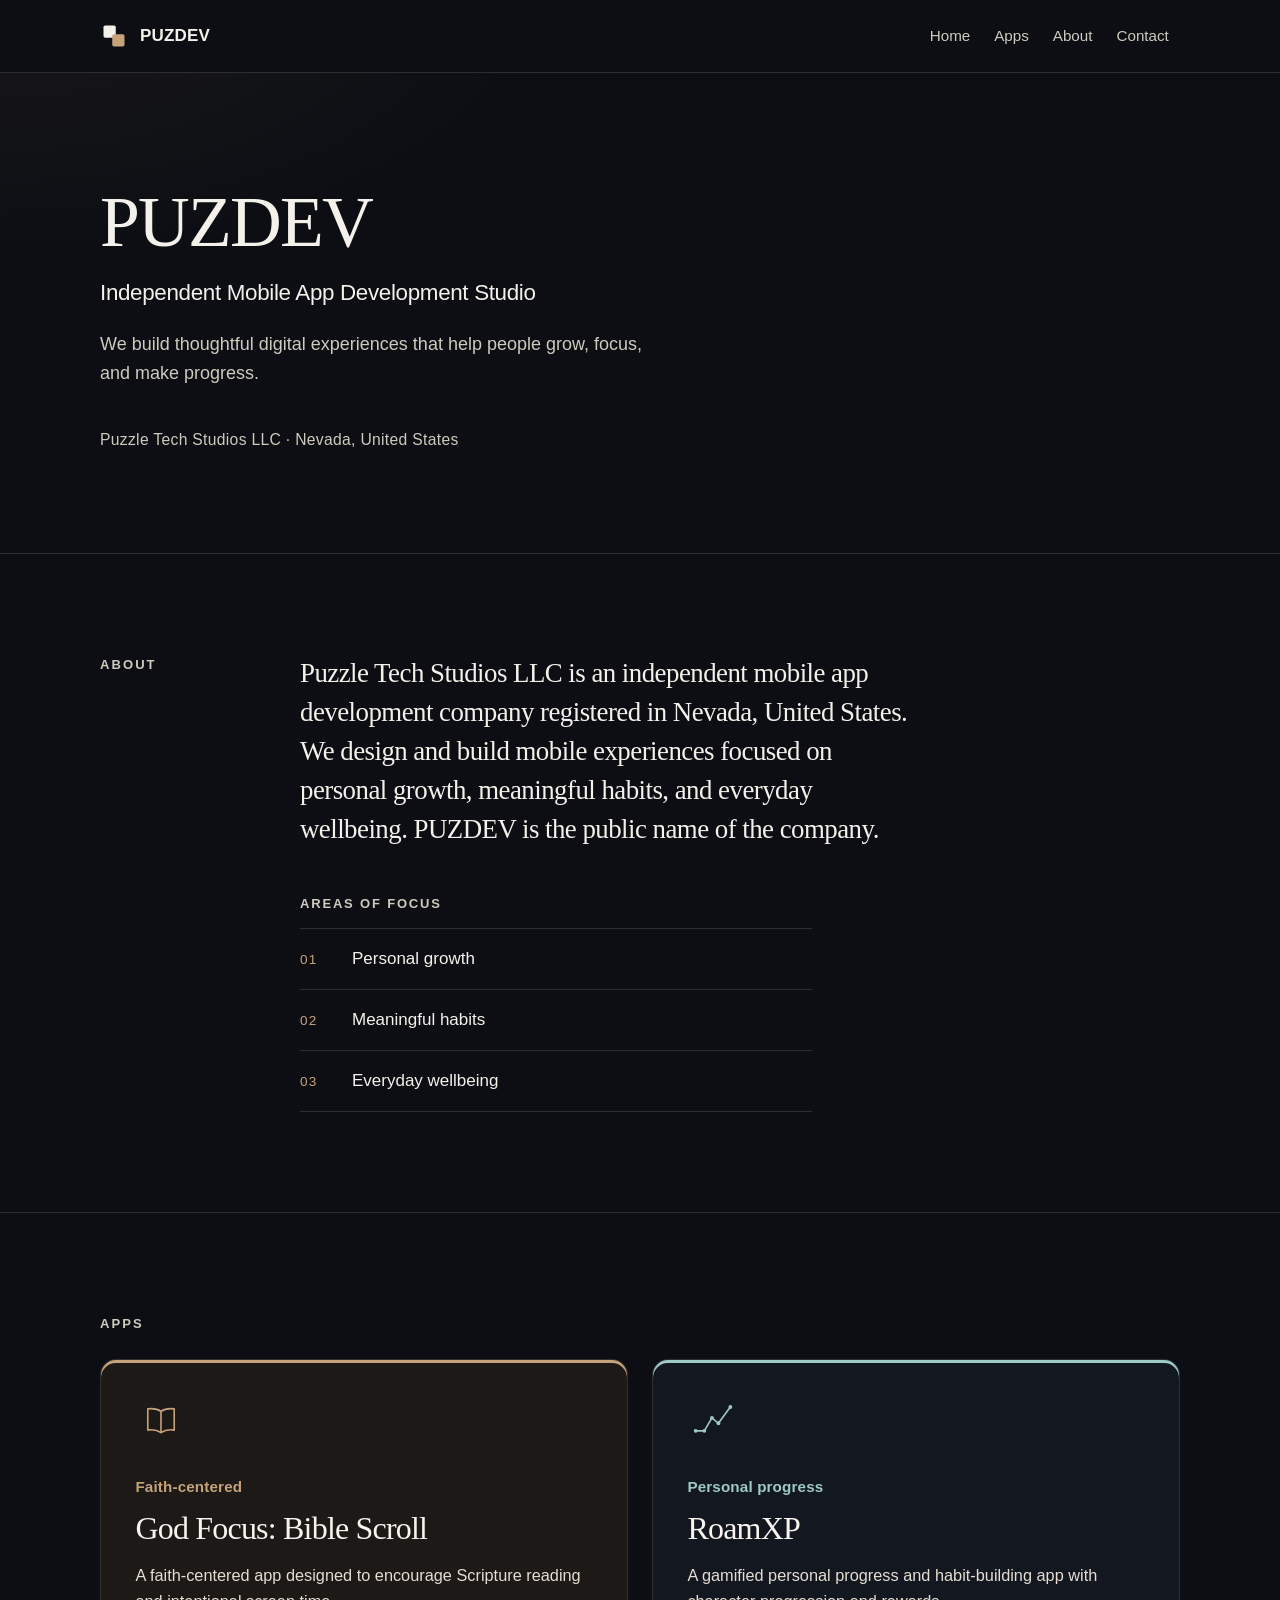
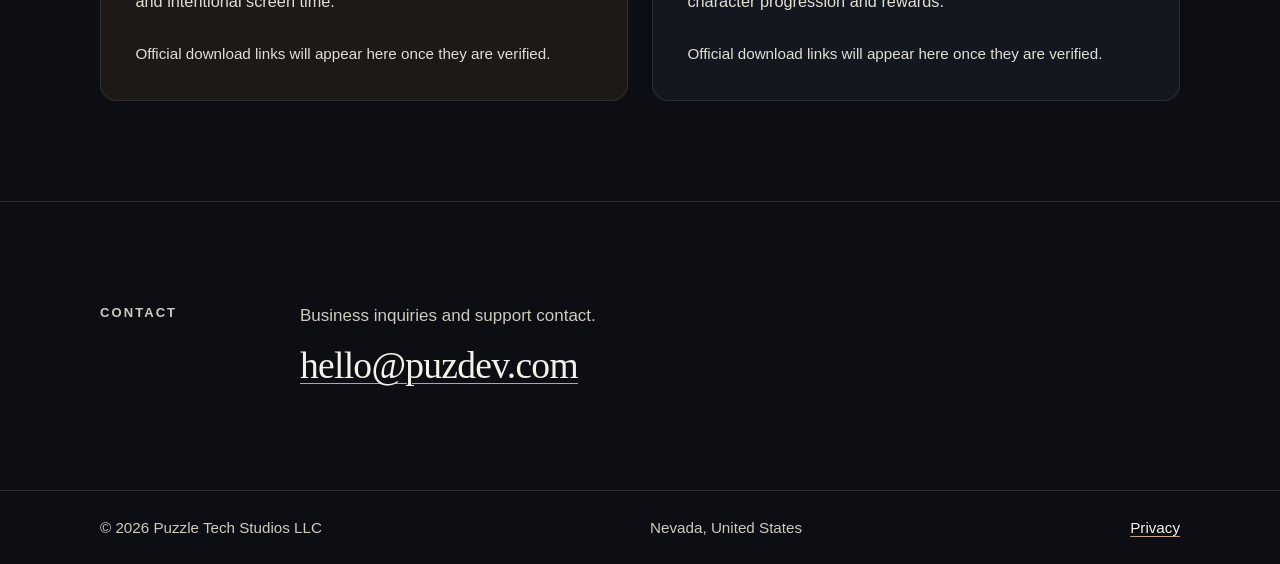
==== index.html @ 56da131b "Initial PUZDEV company website" ====
<!DOCTYPE html>
<html lang="en">
<head>
  <meta charset="utf-8">
  <meta name="viewport" content="width=device-width, initial-scale=1">
  <title>PUZDEV | Puzzle Tech Studios LLC</title>
  <meta name="description" content="PUZDEV is the public site of Puzzle Tech Studios LLC, an independent mobile app studio in Nevada. We build thoughtful digital experiences that help people grow, focus, and make progress.">
  <meta name="author" content="Puzzle Tech Studios LLC">
  <meta name="robots" content="index, follow">
  <meta name="theme-color" content="#0c0e13">
  <meta name="color-scheme" content="dark">
  <link rel="canonical" href="https://puzdev.com/">
  <link rel="icon" href="favicon.svg" type="image/svg+xml">
  <meta property="og:title" content="PUZDEV | Puzzle Tech Studios LLC">
  <meta property="og:description" content="PUZDEV is the public site of Puzzle Tech Studios LLC, an independent mobile app studio in Nevada.">
  <meta property="og:type" content="website">
  <meta property="og:url" content="https://puzdev.com/">
  <meta property="og:locale" content="en_US">
  <meta property="og:site_name" content="PUZDEV">
  <meta name="twitter:card" content="summary">
  <meta name="twitter:title" content="PUZDEV | Puzzle Tech Studios LLC">
  <meta name="twitter:description" content="PUZDEV is the public site of Puzzle Tech Studios LLC, an independent mobile app studio in Nevada.">
  <link rel="stylesheet" href="styles.css">
  <script type="application/ld+json">
  {
    "@context": "https://schema.org",
    "@graph": [
      {
        "@type": "Organization",
        "@id": "https://puzdev.com/#organization",
        "name": "Puzzle Tech Studios LLC",
        "alternateName": "PUZDEV",
        "url": "https://puzdev.com/",
        "logo": "https://puzdev.com/favicon.svg",
        "email": "hello@puzdev.com",
        "description": "Independent mobile app development company registered in Nevada, United States.",
        "address": {
          "@type": "PostalAddress",
          "addressRegion": "Nevada",
          "addressCountry": "US"
        },
        "contactPoint": {
          "@type": "ContactPoint",
          "contactType": "business and support",
          "email": "hello@puzdev.com",
          "availableLanguage": "English"
        }
      },
      {
        "@type": "WebSite",
        "@id": "https://puzdev.com/#website",
        "url": "https://puzdev.com/",
        "name": "PUZDEV",
        "publisher": { "@id": "https://puzdev.com/#organization" },
        "inLanguage": "en"
      },
      {
        "@type": "MobileApplication",
        "name": "God Focus: Bible Scroll",
        "description": "A faith-centered app designed to encourage Scripture reading and intentional screen time.",
        "publisher": { "@id": "https://puzdev.com/#organization" }
      },
      {
        "@type": "MobileApplication",
        "name": "RoamXP",
        "description": "A gamified personal progress and habit-building app with character progression and rewards.",
        "publisher": { "@id": "https://puzdev.com/#organization" }
      }
    ]
  }
  </script>
</head>
<body id="top">
  <a class="skip-link" href="#main">Skip to content</a>
  <header class="site-header">
    <div class="wrap header-inner">
      <a class="brand" href="index.html#top">
        <svg class="brand-mark" viewBox="0 0 32 32" width="28" height="28" aria-hidden="true">
          <rect x="4" y="4" width="14" height="14" rx="2" fill="currentColor"/>
          <rect x="14" y="14" width="14" height="14" rx="2" fill="#c6a27a"/>
        </svg>
        <span class="brand-name">PUZDEV</span>
      </a>
      <nav class="site-nav" aria-label="Primary">
        <ul>
          <li><a href="index.html#top">Home</a></li>
          <li><a href="index.html#apps">Apps</a></li>
          <li><a href="index.html#about">About</a></li>
          <li><a href="index.html#contact">Contact</a></li>
        </ul>
      </nav>
    </div>
  </header>

  <main id="main" tabindex="-1">
    <section class="hero" aria-labelledby="hero-title">
      <div class="wrap">
        <h1 id="hero-title">PUZDEV</h1>
        <p class="tagline">Independent Mobile App Development Studio</p>
        <p class="lede">We build thoughtful digital experiences that help people grow, focus, and make progress.</p>
        <p class="hero-place">Puzzle Tech Studios LLC · Nevada, United States</p>
      </div>
    </section>

    <section class="section" id="about" aria-labelledby="about-title">
      <div class="wrap block">
        <h2 class="label" id="about-title">About</h2>
        <div>
          <p class="statement">Puzzle Tech Studios LLC is an independent mobile app development company registered in Nevada, United States. We design and build mobile experiences focused on personal growth, meaningful habits, and everyday wellbeing. PUZDEV is the public name of the company.</p>
          <h3 class="focus-title" id="focus-title">Areas of focus</h3>
          <ul class="focus-list">
            <li><span aria-hidden="true">01</span> Personal growth</li>
            <li><span aria-hidden="true">02</span> Meaningful habits</li>
            <li><span aria-hidden="true">03</span> Everyday wellbeing</li>
          </ul>
        </div>
      </div>
    </section>

    <section class="section apps" id="apps" aria-labelledby="apps-title">
      <div class="wrap">
        <h2 class="label" id="apps-title">Apps</h2>
        <div class="app-grid">
          <article class="app-card app-card--faith">
            <svg class="app-mark" viewBox="0 0 48 48" aria-hidden="true">
              <path d="M24 16c-2.4-1.7-6.6-3-12.2-2.3v19.6c5.2-.8 9 .2 12.2 2.2 3.2-2 7-3 12.2-2.2V13.7c-5.6-.7-9.8.6-12.2 2.3z" fill="none" stroke="currentColor" stroke-width="1.5" stroke-linejoin="round" stroke-linecap="round"/>
              <path d="M24 16v19.5" fill="none" stroke="currentColor" stroke-width="1.5" stroke-linecap="round"/>
            </svg>
            <p class="app-kicker">Faith-centered</p>
            <h3>God Focus: Bible Scroll</h3>
            <p class="app-copy">A faith-centered app designed to encourage Scripture reading and intentional screen time.</p>
            <!-- Download links are enabled from APP_LINKS in script.js when a verified https URL is set. -->
            <div class="store-links" data-app="godFocus">
              <p class="store-note">Official download links will appear here once they are verified.</p>
            </div>
          </article>

          <article class="app-card app-card--roam">
            <svg class="app-mark" viewBox="0 0 48 48" aria-hidden="true">
              <path d="M8 34h8l7-12 6 5 11-15" fill="none" stroke="currentColor" stroke-width="1.5" stroke-linejoin="round" stroke-linecap="round"/>
              <circle cx="8" cy="34" r="1.75" fill="currentColor"/>
              <circle cx="16" cy="34" r="1.75" fill="currentColor"/>
              <circle cx="23" cy="22" r="1.75" fill="currentColor"/>
              <circle cx="29" cy="27" r="1.75" fill="currentColor"/>
              <circle cx="40" cy="12" r="1.75" fill="currentColor"/>
            </svg>
            <p class="app-kicker">Personal progress</p>
            <h3>RoamXP</h3>
            <p class="app-copy">A gamified personal progress and habit-building app with character progression and rewards.</p>
            <!-- Download links are enabled from APP_LINKS in script.js when a verified https URL is set. -->
            <div class="store-links" data-app="roamxp">
              <p class="store-note">Official download links will appear here once they are verified.</p>
            </div>
          </article>
        </div>
      </div>
    </section>

    <section class="section" id="contact" aria-labelledby="contact-title">
      <div class="wrap block">
        <h2 class="label" id="contact-title">Contact</h2>
        <div>
          <p class="contact-note">Business inquiries and support contact.</p>
          <address class="contact-email">
            <a href="mailto:hello@puzdev.com">hello@puzdev.com</a>
          </address>
        </div>
      </div>
    </section>
  </main>

  <footer class="site-footer">
    <div class="wrap footer-inner">
      <p>© 2026 Puzzle Tech Studios LLC</p>
      <p>Nevada, United States</p>
      <p><a href="privacy.html">Privacy</a></p>
    </div>
  </footer>
  <script src="script.js" defer></script>
</body>
</html>
---- styles.css ----
/* Puzzle Tech Studios — public site */

:root {
  --bg: #0c0e13;
  --text: #f4f1ea;
  --text-soft: #cfcabe;
  --line: rgba(244, 241, 234, 0.14);
  --accent: #c6a27a;
  --faith: #c6a27a;
  --faith-bg: #1c1916;
  --roam: #9ec9c4;
  --roam-bg: #131820;
  --serif: "Iowan Old Style", "Palatino Linotype", Palatino, Georgia, "Times New Roman", serif;
  --sans: "Avenir Next", "Segoe UI", "Helvetica Neue", Helvetica, Arial, sans-serif;
  --wrap: 1080px;
  color-scheme: dark;
}

*,
*::before,
*::after {
  box-sizing: border-box;
}

[hidden] {
  display: none !important;
}

html {
  background: var(--bg);
  scroll-padding-top: 8rem;
  -webkit-text-size-adjust: 100%;
  text-size-adjust: 100%;
}

body {
  margin: 0;
  min-height: 100vh;
  display: flex;
  flex-direction: column;
  background:
    radial-gradient(900px 420px at 0% 0%, rgba(198, 162, 122, 0.07), transparent 60%),
    var(--bg);
  color: var(--text);
  font-family: var(--sans);
  font-size: 1.0625rem;
  line-height: 1.65;
  -webkit-font-smoothing: antialiased;
  text-rendering: optimizeLegibility;
}

main {
  flex: 1;
}

main:focus {
  outline: none;
}

img,
svg {
  display: block;
  max-width: 100%;
}

h1,
h2,
h3,
p,
ul,
ol,
address {
  margin: 0;
}

address {
  font-style: normal;
}

a {
  color: inherit;
}

:focus-visible {
  outline: 2px solid var(--accent);
  outline-offset: 3px;
}

:focus:not(:focus-visible) {
  outline: none;
}

::selection {
  background: #c6a27a;
  color: #1a1612;
}

.visually-hidden {
  position: absolute;
  width: 1px;
  height: 1px;
  padding: 0;
  margin: -1px;
  overflow: hidden;
  clip: rect(0, 0, 0, 0);
  clip-path: inset(50%);
  white-space: nowrap;
  border: 0;
}

.skip-link {
  position: absolute;
  left: 1rem;
  top: 0;
  z-index: 100;
  transform: translateY(-120%);
  background: var(--text);
  color: #1a1612;
  padding: 0.7rem 1rem;
  text-decoration: none;
  border-radius: 0 0 8px 8px;
}

.skip-link:focus {
  transform: none;
}

.wrap {
  width: min(var(--wrap), calc(100% - 2rem));
  margin-inline: auto;
}

h1 {
  font-family: var(--serif);
  font-weight: 400;
  font-size: clamp(2.7rem, 5.6vw, 4.6rem);
  line-height: 1.04;
  letter-spacing: -0.025em;
  text-wrap: balance;
  max-width: 12em;
}

/* Header */

.site-header {
  position: sticky;
  top: 0;
  z-index: 20;
  padding-top: env(safe-area-inset-top);
  background: #0c0e13;
  border-bottom: 1px solid var(--line);
}

.header-inner {
  display: flex;
  flex-wrap: wrap;
  align-items: center;
  justify-content: space-between;
  gap: 0.25rem 1.5rem;
  min-height: 4.5rem;
}

.brand {
  display: inline-flex;
  align-items: center;
  gap: 0.75rem;
  min-height: 44px;
  text-decoration: none;
  font-weight: 600;
  letter-spacing: 0.01em;
}

.brand-mark {
  width: 28px;
  height: 28px;
  flex: none;
}

.site-nav ul {
  display: flex;
  flex-wrap: wrap;
  gap: 0.1rem;
  list-style: none;
  padding: 0;
}

.site-nav a {
  display: inline-flex;
  align-items: center;
  min-height: 44px;
  padding: 0 0.7rem;
  color: var(--text-soft);
  text-decoration: none;
  font-size: 0.95rem;
}

.site-nav a:hover {
  color: var(--text);
}

/* Hero */

.hero {
  padding: 4.25rem 0 4rem;
}

.tagline {
  margin-top: 1.15rem;
  max-width: 24em;
  font-size: clamp(1.15rem, 2vw, 1.4rem);
  font-weight: 500;
  line-height: 1.35;
  letter-spacing: -0.015em;
}

.lede {
  margin-top: 1.35rem;
  max-width: 36rem;
  color: var(--text-soft);
  font-size: 1.125rem;
  line-height: 1.6;
  text-wrap: pretty;
}

.hero-place {
  margin-top: 2.5rem;
  color: var(--text-soft);
  font-size: 0.98rem;
  letter-spacing: 0.02em;
}

/* Sections */

.section {
  padding: 4.25rem 0;
  border-top: 1px solid var(--line);
}

.block {
  display: grid;
  gap: 1.25rem;
}

.label {
  font-family: var(--sans);
  font-size: 0.8125rem;
  font-weight: 600;
  letter-spacing: 0.16em;
  text-transform: uppercase;
  color: var(--text-soft);
}

.apps .label {
  margin-bottom: 1.5rem;
}

.statement {
  max-width: 38rem;
  font-family: var(--serif);
  font-size: clamp(1.35rem, 2.1vw, 1.8rem);
  font-weight: 400;
  line-height: 1.45;
  letter-spacing: -0.02em;
  text-wrap: pretty;
}

.focus-title {
  margin-top: 2.75rem;
  font-family: var(--sans);
  font-size: 0.8125rem;
  font-weight: 600;
  letter-spacing: 0.14em;
  text-transform: uppercase;
  color: var(--text-soft);
}

.focus-list {
  list-style: none;
  margin-top: 0.85rem;
  padding: 0;
  max-width: 32rem;
  border-top: 1px solid var(--line);
}

.focus-list li {
  display: flex;
  gap: 1.25rem;
  align-items: baseline;
  padding: 1rem 0;
  border-bottom: 1px solid var(--line);
}

.focus-list span {
  min-width: 2rem;
  color: var(--accent);
  font-size: 0.85rem;
  letter-spacing: 0.08em;
  font-variant-numeric: tabular-nums;
}

.contact-note {
  color: var(--text-soft);
  max-width: 28rem;
}

.contact-email {
  margin-top: 0.85rem;
}

.contact-email a {
  font-family: var(--serif);
  font-size: clamp(1.2rem, 4.4vw, 2.35rem);
  line-height: 1.25;
  letter-spacing: -0.02em;
  text-decoration: underline;
  text-decoration-color: var(--accent);
  text-decoration-thickness: 1px;
  text-underline-offset: 0.14em;
  overflow-wrap: anywhere;
}

/* Apps */

.app-grid {
  display: grid;
  gap: 1.25rem;
}

.app-card {
  --card-accent: var(--faith);
  display: flex;
  flex-direction: column;
  min-height: 100%;
  padding: 1.6rem;
  border: 1px solid rgba(244, 241, 234, 0.1);
  border-radius: 16px;
  background: var(--faith-bg);
  box-shadow: inset 0 3px 0 var(--card-accent);
  color: #f7f4ef;
}

.app-card--roam {
  --card-accent: var(--roam);
  background: var(--roam-bg);
}

.app-mark {
  width: 3.25rem;
  height: 3.25rem;
  margin-bottom: 1.75rem;
  color: var(--card-accent);
}

.app-kicker {
  margin-bottom: 0.7rem;
  color: var(--card-accent);
  font-size: 0.95rem;
  font-weight: 600;
  letter-spacing: 0.01em;
}

.app-card h3 {
  font-family: var(--serif);
  font-weight: 400;
  font-size: clamp(1.85rem, 2.5vw, 2.3rem);
  line-height: 1.15;
  letter-spacing: -0.025em;
  text-wrap: balance;
  max-width: 12em;
}

.app-copy {
  margin-top: 0.95rem;
  max-width: 36em;
  color: #e4ddd2;
  font-size: 1.02rem;
  line-height: 1.6;
}

.store-links {
  margin-top: auto;
  padding-top: 1.75rem;
}

.store-note {
  max-width: 30em;
  color: #e4ddd2;
  font-size: 0.95rem;
  line-height: 1.5;
}

.store-list {
  display: flex;
  flex-wrap: wrap;
  gap: 0.35rem 1.25rem;
  list-style: none;
  padding: 0;
}

.store-link {
  display: inline-flex;
  align-items: center;
  min-height: 44px;
  color: inherit;
  font-size: 0.98rem;
  text-decoration: underline;
  text-decoration-color: var(--card-accent);
  text-underline-offset: 0.18em;
}

/* Footer */

.site-footer {
  border-top: 1px solid var(--line);
  padding: 1.5rem 0 calc(1.5rem + env(safe-area-inset-bottom));
}

.footer-inner {
  display: flex;
  flex-wrap: wrap;
  gap: 0.65rem 1.75rem;
  justify-content: space-between;
  color: var(--text-soft);
  font-size: 0.95rem;
}

.site-footer a {
  color: var(--text);
  text-decoration: underline;
  text-decoration-color: var(--accent);
  text-underline-offset: 0.18em;
}

/* Privacy */

.page {
  padding: 4.25rem 0 5rem;
}

.page-intro h1 {
  font-size: clamp(2.5rem, 5vw, 4rem);
}

.updated {
  margin-top: 0.85rem;
  color: var(--text-soft);
}

.prose {
  max-width: 40rem;
  margin-top: 2.25rem;
}

.prose h2 {
  margin-top: 2.4rem;
  margin-bottom: 0.7rem;
  font-family: var(--serif);
  font-size: 1.55rem;
  font-weight: 400;
  letter-spacing: -0.02em;
  text-transform: none;
  color: var(--text);
}

.prose p + p {
  margin-top: 1rem;
}

.prose a {
  text-decoration: underline;
  text-decoration-color: var(--accent);
  text-underline-offset: 0.18em;
}

/* Layout */

@media (min-width: 800px) {
  html {
    scroll-padding-top: 5.5rem;
  }

  .wrap {
    width: min(var(--wrap), calc(100% - 4.5rem));
  }

  .hero {
    padding: 7rem 0 6.25rem;
  }

  .section {
    padding: 6.25rem 0;
  }

  .block {
    grid-template-columns: 9.5rem minmax(0, 1fr);
    column-gap: 3rem;
    align-items: start;
  }

  .app-grid {
    grid-template-columns: 1fr 1fr;
    gap: 1.5rem;
  }

  .app-card {
    padding: 2.15rem;
  }

  .page {
    padding: 6.5rem 0 7rem;
  }
}

@media (max-width: 640px) {
  .footer-inner {
    flex-direction: column;
    align-items: flex-start;
  }
}

@media (prefers-reduced-motion: no-preference) {
  html {
    scroll-behavior: smooth;
  }

  .hero .wrap {
    animation: fade-rise 0.7s ease both;
  }

  .app-card {
    transition: border-color 160ms ease;
  }
}

@keyframes fade-rise {
  from {
    opacity: 0;
    transform: translateY(8px);
  }

  to {
    opacity: 1;
    transform: none;
  }
}

.app-card--faith:hover {
  border-color: rgba(198, 162, 122, 0.72);
}

.app-card--roam:hover {
  border-color: rgba(158, 201, 196, 0.7);
}

@media (forced-colors: active) {
  .app-card,
  .site-header,
  .site-footer,
  .section {
    border-color: CanvasText;
  }
}

@media print {
  :root {
    color-scheme: light;
  }

  body {
    background: #fff;
    color: #161616;
  }

  .site-header {
    position: static;
    background: #fff;
  }

  .app-card {
    background: #fff;
    color: #161616;
    box-shadow: none;
    break-inside: avoid;
  }

  .app-copy,
  .store-note,
  .lede,
  .hero-place,
  .label,
  .site-footer {
    color: #161616;
  }

  a {
    text-decoration: underline;
  }
}
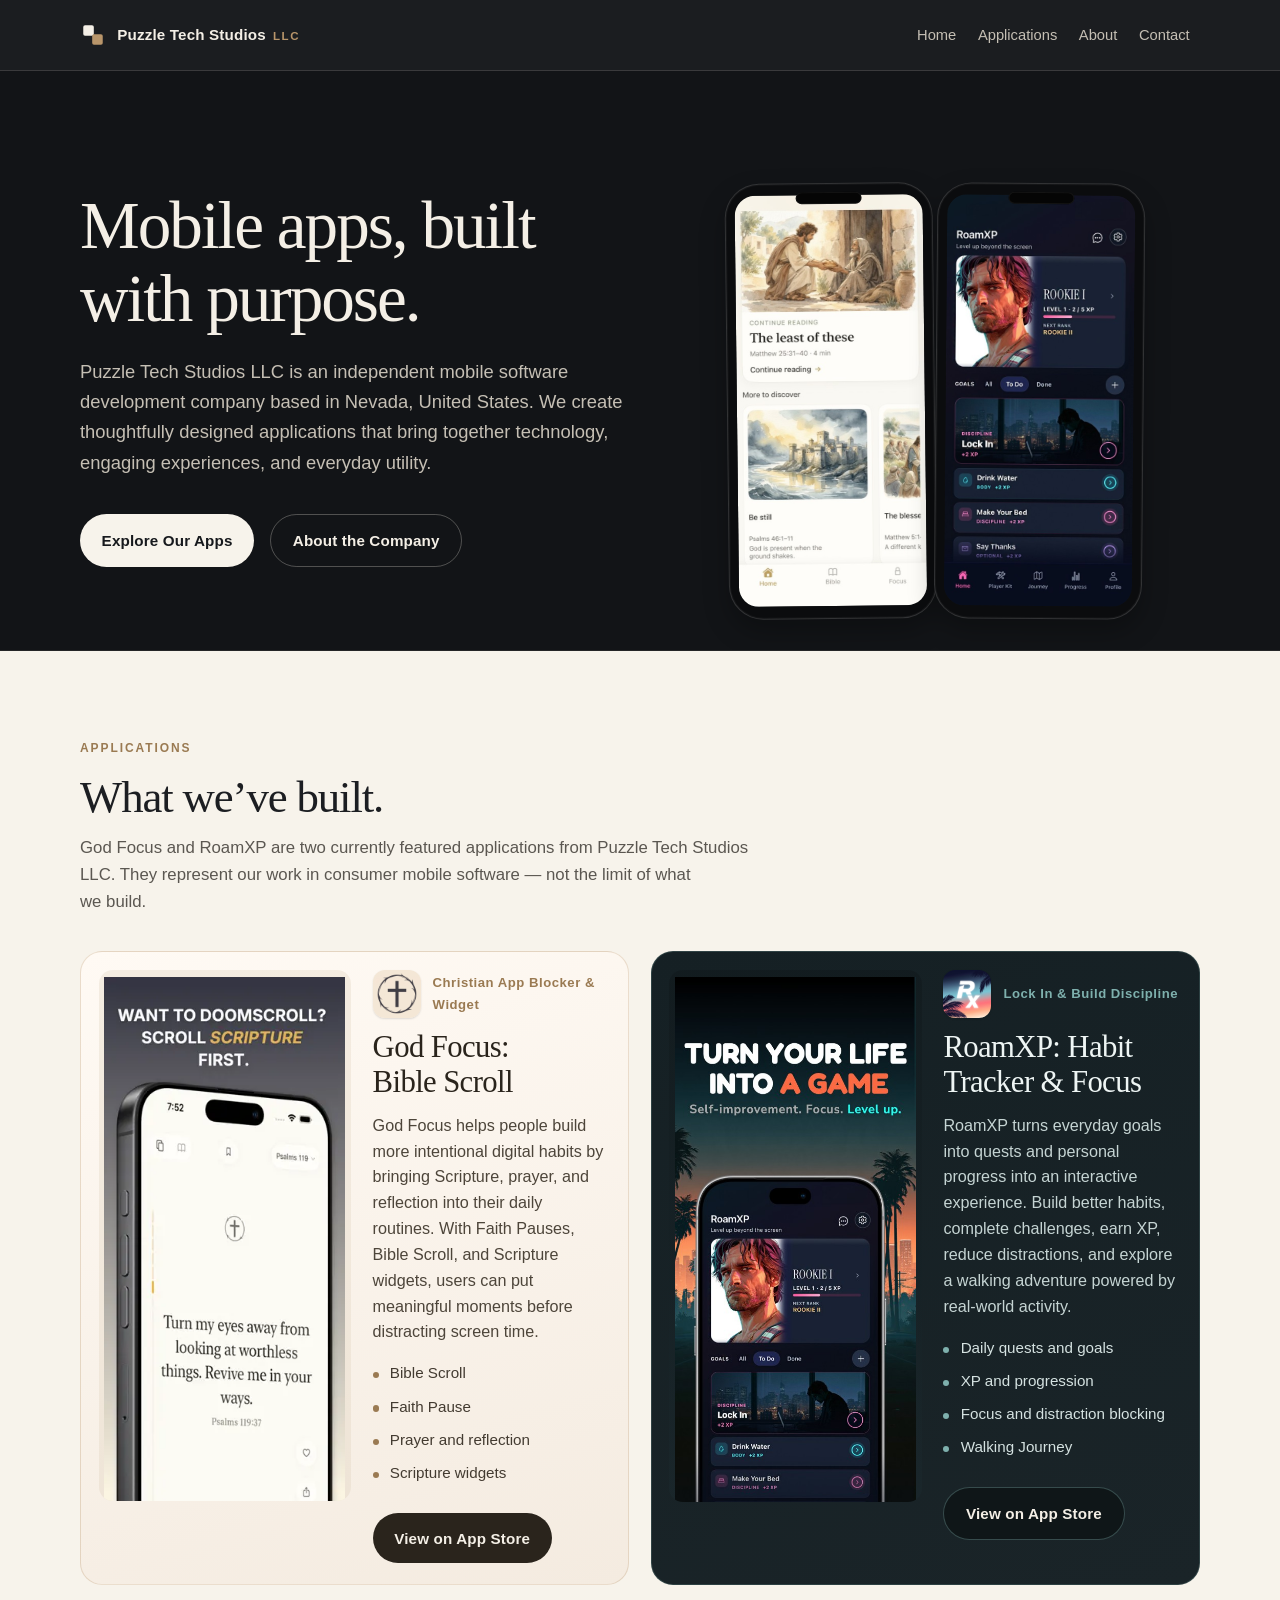
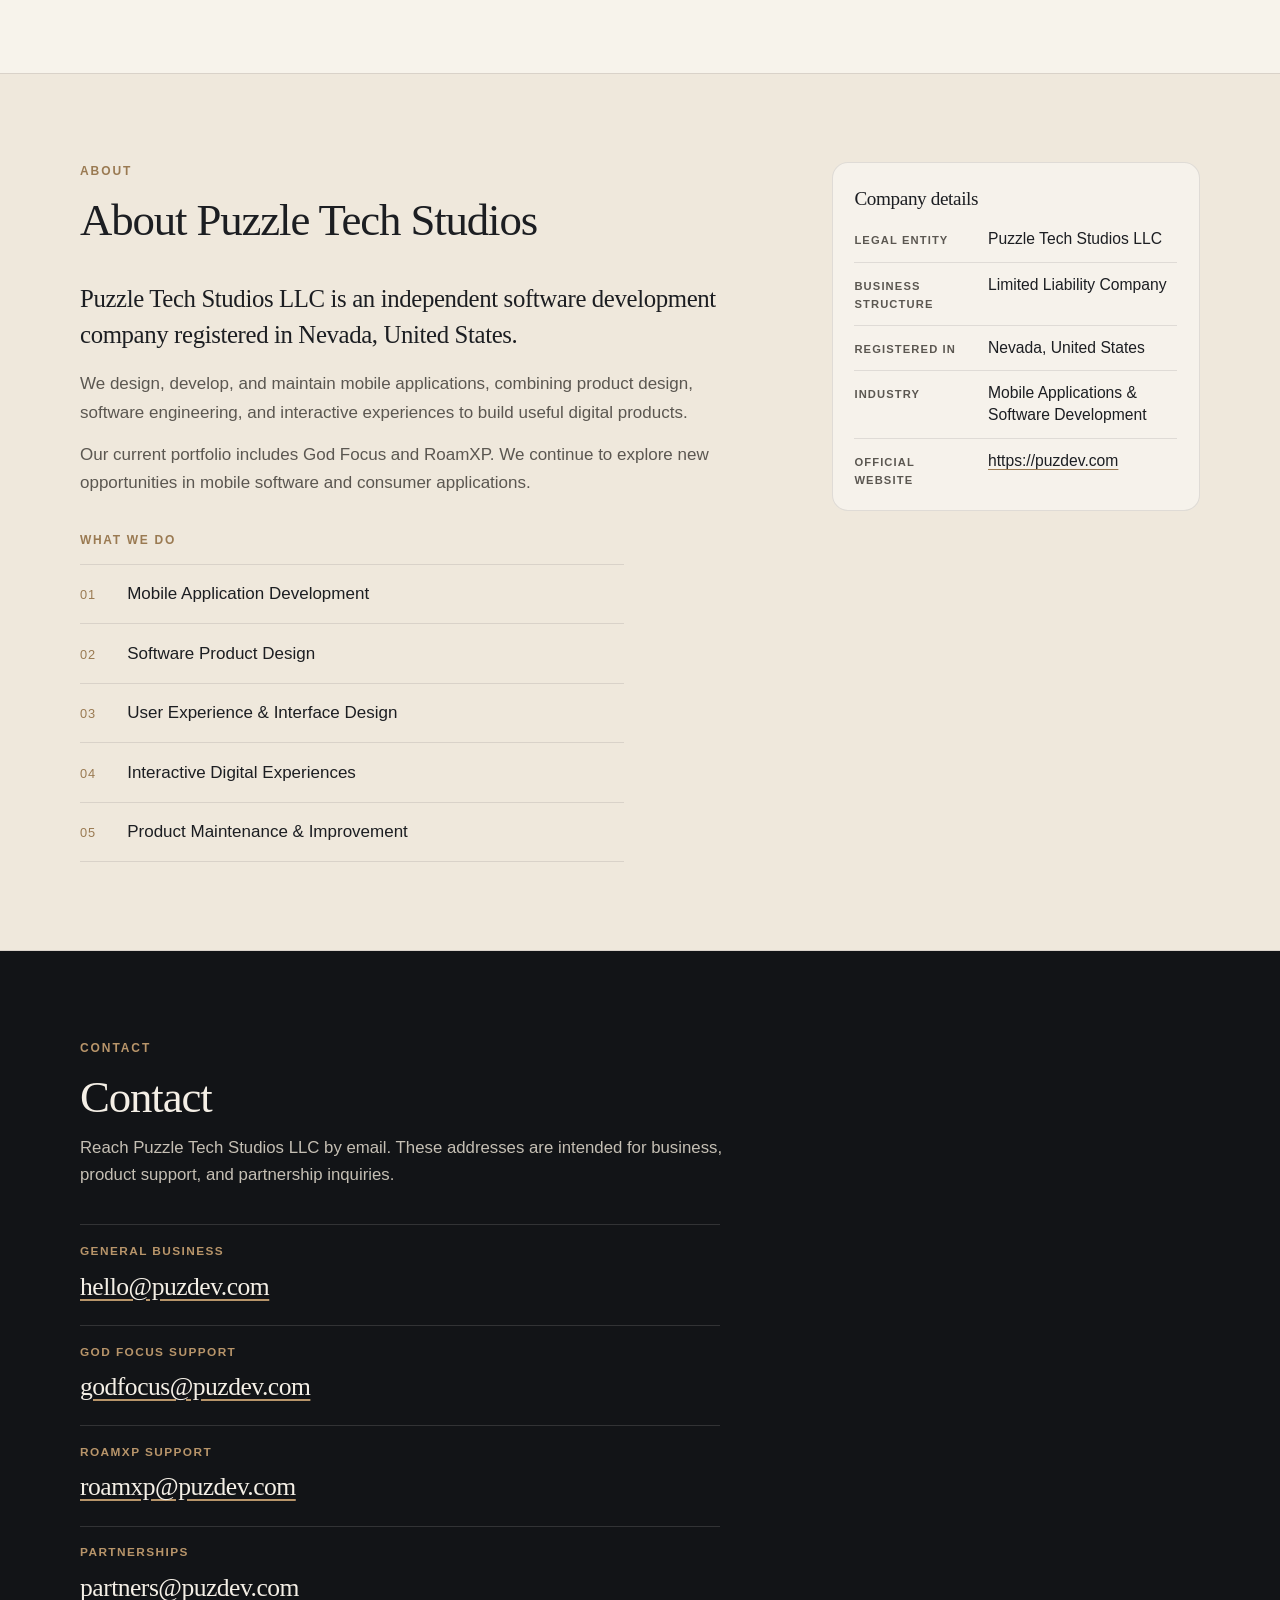
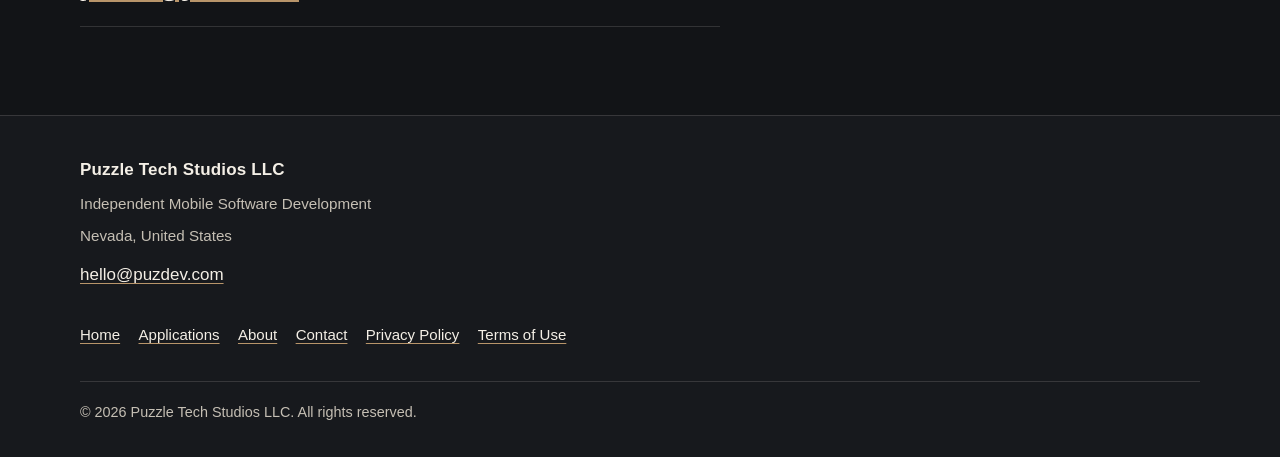
==== commit 07a770b0: "Publish final Puzzle Tech Studios website" ====
--- a/index.html
+++ b/index.html
@@ -3,23 +3,23 @@
 <head>
   <meta charset="utf-8">
   <meta name="viewport" content="width=device-width, initial-scale=1">
-  <title>PUZDEV | Puzzle Tech Studios LLC</title>
-  <meta name="description" content="PUZDEV is the public site of Puzzle Tech Studios LLC, an independent mobile app studio in Nevada. We build thoughtful digital experiences that help people grow, focus, and make progress.">
+  <title>Puzzle Tech Studios LLC | Mobile Software Development</title>
+  <meta name="description" content="Puzzle Tech Studios LLC is an independent mobile software development company based in Nevada. We create thoughtfully designed applications including God Focus and RoamXP.">
   <meta name="author" content="Puzzle Tech Studios LLC">
   <meta name="robots" content="index, follow">
-  <meta name="theme-color" content="#0c0e13">
-  <meta name="color-scheme" content="dark">
+  <meta name="theme-color" content="#121417">
+  <meta name="color-scheme" content="light dark">
   <link rel="canonical" href="https://puzdev.com/">
   <link rel="icon" href="favicon.svg" type="image/svg+xml">
-  <meta property="og:title" content="PUZDEV | Puzzle Tech Studios LLC">
-  <meta property="og:description" content="PUZDEV is the public site of Puzzle Tech Studios LLC, an independent mobile app studio in Nevada.">
+  <meta property="og:title" content="Puzzle Tech Studios LLC | Mobile Software Development">
+  <meta property="og:description" content="Puzzle Tech Studios LLC designs and builds mobile applications, including God Focus and RoamXP.">
   <meta property="og:type" content="website">
   <meta property="og:url" content="https://puzdev.com/">
   <meta property="og:locale" content="en_US">
-  <meta property="og:site_name" content="PUZDEV">
+  <meta property="og:site_name" content="Puzzle Tech Studios LLC">
   <meta name="twitter:card" content="summary">
-  <meta name="twitter:title" content="PUZDEV | Puzzle Tech Studios LLC">
-  <meta name="twitter:description" content="PUZDEV is the public site of Puzzle Tech Studios LLC, an independent mobile app studio in Nevada.">
+  <meta name="twitter:title" content="Puzzle Tech Studios LLC | Mobile Software Development">
+  <meta name="twitter:description" content="Puzzle Tech Studios LLC designs and builds mobile applications, including God Focus and RoamXP.">
   <link rel="stylesheet" href="styles.css">
   <script type="application/ld+json">
   {
@@ -29,11 +29,10 @@
         "@type": "Organization",
         "@id": "https://puzdev.com/#organization",
         "name": "Puzzle Tech Studios LLC",
-        "alternateName": "PUZDEV",
         "url": "https://puzdev.com/",
         "logo": "https://puzdev.com/favicon.svg",
         "email": "hello@puzdev.com",
-        "description": "Independent mobile app development company registered in Nevada, United States.",
+        "description": "Independent mobile software development company registered in Nevada, United States.",
         "address": {
           "@type": "PostalAddress",
           "addressRegion": "Nevada",
@@ -41,7 +40,7 @@
         },
         "contactPoint": {
           "@type": "ContactPoint",
-          "contactType": "business and support",
+          "contactType": "business inquiries",
           "email": "hello@puzdev.com",
           "availableLanguage": "English"
         }
@@ -50,20 +49,26 @@
         "@type": "WebSite",
         "@id": "https://puzdev.com/#website",
         "url": "https://puzdev.com/",
-        "name": "PUZDEV",
+        "name": "Puzzle Tech Studios LLC",
         "publisher": { "@id": "https://puzdev.com/#organization" },
         "inLanguage": "en"
       },
       {
         "@type": "MobileApplication",
         "name": "God Focus: Bible Scroll",
-        "description": "A faith-centered app designed to encourage Scripture reading and intentional screen time.",
+        "operatingSystem": "iOS",
+        "applicationCategory": "LifestyleApplication",
+        "description": "God Focus helps people build more intentional digital habits by bringing Scripture, prayer, and reflection into their daily routines.",
+        "url": "https://apps.apple.com/us/app/god-focus-bible-scroll/id6791024734",
         "publisher": { "@id": "https://puzdev.com/#organization" }
       },
       {
         "@type": "MobileApplication",
-        "name": "RoamXP",
-        "description": "A gamified personal progress and habit-building app with character progression and rewards.",
+        "name": "RoamXP: Habit Tracker & Focus",
+        "operatingSystem": "iOS",
+        "applicationCategory": "LifestyleApplication",
+        "description": "RoamXP turns everyday goals into quests and personal progress into an interactive experience.",
+        "url": "https://apps.apple.com/us/app/roamxp-habit-tracker-focus/id6821217688",
         "publisher": { "@id": "https://puzdev.com/#organization" }
       }
     ]
@@ -75,16 +80,19 @@
   <header class="site-header">
     <div class="wrap header-inner">
       <a class="brand" href="index.html#top">
-        <svg class="brand-mark" viewBox="0 0 32 32" width="28" height="28" aria-hidden="true">
-          <rect x="4" y="4" width="14" height="14" rx="2" fill="currentColor"/>
-          <rect x="14" y="14" width="14" height="14" rx="2" fill="#c6a27a"/>
+        <svg class="brand-mark" viewBox="0 0 32 32" width="26" height="26" aria-hidden="true">
+          <rect x="4" y="4" width="13" height="13" rx="2.2" fill="currentColor"/>
+          <rect x="15" y="15" width="13" height="13" rx="2.2" fill="#b8956a"/>
         </svg>
-        <span class="brand-name">PUZDEV</span>
+        <span class="brand-text">
+          <span class="brand-name">Puzzle Tech Studios</span>
+          <span class="brand-llc">LLC</span>
+        </span>
       </a>
       <nav class="site-nav" aria-label="Primary">
         <ul>
           <li><a href="index.html#top">Home</a></li>
-          <li><a href="index.html#apps">Apps</a></li>
+          <li><a href="index.html#apps">Applications</a></li>
           <li><a href="index.html#about">About</a></li>
           <li><a href="index.html#contact">Contact</a></li>
         </ul>
@@ -94,86 +102,214 @@
 
   <main id="main" tabindex="-1">
     <section class="hero" aria-labelledby="hero-title">
+      <div class="wrap hero-grid">
+        <div class="hero-copy">
+          <h1 id="hero-title">Mobile apps, built with purpose.</h1>
+          <p class="hero-lede">Puzzle Tech Studios LLC is an independent mobile software development company based in Nevada, United States. We create thoughtfully designed applications that bring together technology, engaging experiences, and everyday utility.</p>
+          <div class="hero-actions">
+            <a class="btn btn--primary" href="index.html#apps">Explore Our Apps</a>
+            <a class="btn btn--ghost" href="index.html#about">About the Company</a>
+          </div>
+        </div>
+        <div class="hero-visual" aria-hidden="true">
+          <figure class="hero-phone hero-phone--faith">
+            <div class="iphone-frame">
+              <div class="iphone-island" aria-hidden="true"></div>
+              <div class="iphone-screen">
+                <img
+                  src="assets/apps/site-supplied/god-focus-hero-screen.jpg"
+                  width="470"
+                  height="1024"
+                  alt=""
+                  decoding="async">
+              </div>
+            </div>
+          </figure>
+          <figure class="hero-phone hero-phone--roam">
+            <div class="iphone-frame">
+              <div class="iphone-island" aria-hidden="true"></div>
+              <div class="iphone-screen">
+                <img
+                  src="assets/apps/site-supplied/roamxp-hero-screen.jpg"
+                  width="470"
+                  height="1024"
+                  alt=""
+                  decoding="async">
+              </div>
+            </div>
+          </figure>
+        </div>
+      </div>
+    </section>
+
+    <section class="section section--paper" id="apps" aria-labelledby="apps-title">
       <div class="wrap">
-        <h1 id="hero-title">PUZDEV</h1>
-        <p class="tagline">Independent Mobile App Development Studio</p>
-        <p class="lede">We build thoughtful digital experiences that help people grow, focus, and make progress.</p>
-        <p class="hero-place">Puzzle Tech Studios LLC · Nevada, United States</p>
+        <header class="section-head">
+          <p class="eyebrow">Applications</p>
+          <h2 id="apps-title">What we’ve built.</h2>
+          <p class="section-intro">God Focus and RoamXP are two currently featured applications from Puzzle Tech Studios LLC. They represent our work in consumer mobile software — not the limit of what we build.</p>
+        </header>
+
+        <div class="app-grid">
+          <article class="app-card app-card--faith">
+            <figure class="app-media">
+              <img
+                class="app-shot"
+                src="assets/apps/site-supplied/god-focus-promo.webp"
+                width="313"
+                height="680"
+                alt="God Focus: Bible Scroll promotional screenshot showing Scripture reading on an iPhone"
+                loading="lazy"
+                decoding="async">
+            </figure>
+            <div class="app-body">
+              <div class="app-meta">
+                <img class="app-icon" src="assets/apps/godfocus-icon.jpg" width="96" height="96" alt="God Focus app icon" decoding="async">
+                <p class="app-kicker">Christian App Blocker &amp; Widget</p>
+              </div>
+              <h3>God Focus: Bible Scroll</h3>
+              <p class="app-copy">God Focus helps people build more intentional digital habits by bringing Scripture, prayer, and reflection into their daily routines. With Faith Pauses, Bible Scroll, and Scripture widgets, users can put meaningful moments before distracting screen time.</p>
+              <ul class="feature-list">
+                <li>Bible Scroll</li>
+                <li>Faith Pause</li>
+                <li>Prayer and reflection</li>
+                <li>Scripture widgets</li>
+              </ul>
+              <div class="app-actions">
+                <a class="btn btn--store" href="https://apps.apple.com/us/app/god-focus-bible-scroll/id6791024734" target="_blank" rel="noopener noreferrer">View on App Store<span class="visually-hidden"> (opens in a new tab)</span></a>
+              </div>
+            </div>
+          </article>
+
+          <article class="app-card app-card--roam">
+            <figure class="app-media">
+              <img
+                class="app-shot"
+                src="assets/apps/site-supplied/roamxp-promo.png"
+                width="471"
+                height="1024"
+                alt="RoamXP promotional screenshot showing the habit tracker home screen inside an iPhone"
+                loading="lazy"
+                decoding="async">
+            </figure>
+            <div class="app-body">
+              <div class="app-meta">
+                <img class="app-icon" src="assets/apps/roamxp-icon.jpg" width="96" height="96" alt="RoamXP app icon" decoding="async">
+                <p class="app-kicker">Lock In &amp; Build Discipline</p>
+              </div>
+              <h3>RoamXP: Habit Tracker &amp; Focus</h3>
+              <p class="app-copy">RoamXP turns everyday goals into quests and personal progress into an interactive experience. Build better habits, complete challenges, earn XP, reduce distractions, and explore a walking adventure powered by real-world activity.</p>
+              <ul class="feature-list">
+                <li>Daily quests and goals</li>
+                <li>XP and progression</li>
+                <li>Focus and distraction blocking</li>
+                <li>Walking Journey</li>
+              </ul>
+              <div class="app-actions">
+                <a class="btn btn--store" href="https://apps.apple.com/us/app/roamxp-habit-tracker-focus/id6821217688" target="_blank" rel="noopener noreferrer">View on App Store<span class="visually-hidden"> (opens in a new tab)</span></a>
+              </div>
+            </div>
+          </article>
+        </div>
       </div>
     </section>
 
-    <section class="section" id="about" aria-labelledby="about-title">
-      <div class="wrap block">
-        <h2 class="label" id="about-title">About</h2>
+    <section class="section section--soft" id="about" aria-labelledby="about-title">
+      <div class="wrap about-grid">
         <div>
-          <p class="statement">Puzzle Tech Studios LLC is an independent mobile app development company registered in Nevada, United States. We design and build mobile experiences focused on personal growth, meaningful habits, and everyday wellbeing. PUZDEV is the public name of the company.</p>
-          <h3 class="focus-title" id="focus-title">Areas of focus</h3>
-          <ul class="focus-list">
-            <li><span aria-hidden="true">01</span> Personal growth</li>
-            <li><span aria-hidden="true">02</span> Meaningful habits</li>
-            <li><span aria-hidden="true">03</span> Everyday wellbeing</li>
+          <header class="section-head">
+            <p class="eyebrow">About</p>
+            <h2 id="about-title">About Puzzle Tech Studios</h2>
+          </header>
+          <p class="about-lead">Puzzle Tech Studios LLC is an independent software development company registered in Nevada, United States.</p>
+          <p class="about-body">We design, develop, and maintain mobile applications, combining product design, software engineering, and interactive experiences to build useful digital products.</p>
+          <p class="about-body">Our current portfolio includes God Focus and RoamXP. We continue to explore new opportunities in mobile software and consumer applications.</p>
+          <h3 class="activity-title">What we do</h3>
+          <ul class="activity-list">
+            <li><span aria-hidden="true">01</span> Mobile Application Development</li>
+            <li><span aria-hidden="true">02</span> Software Product Design</li>
+            <li><span aria-hidden="true">03</span> User Experience &amp; Interface Design</li>
+            <li><span aria-hidden="true">04</span> Interactive Digital Experiences</li>
+            <li><span aria-hidden="true">05</span> Product Maintenance &amp; Improvement</li>
           </ul>
         </div>
+
+        <aside class="identity" aria-labelledby="identity-title">
+          <h3 id="identity-title">Company details</h3>
+          <dl>
+            <div>
+              <dt>Legal entity</dt>
+              <dd>Puzzle Tech Studios LLC</dd>
+            </div>
+            <div>
+              <dt>Business structure</dt>
+              <dd>Limited Liability Company</dd>
+            </div>
+            <div>
+              <dt>Registered in</dt>
+              <dd>Nevada, United States</dd>
+            </div>
+            <div>
+              <dt>Industry</dt>
+              <dd>Mobile Applications &amp; Software Development</dd>
+            </div>
+            <div>
+              <dt>Official website</dt>
+              <dd><a href="https://puzdev.com">https://puzdev.com</a></dd>
+            </div>
+          </dl>
+        </aside>
       </div>
     </section>
 
-    <section class="section apps" id="apps" aria-labelledby="apps-title">
+    <section class="section section--ink" id="contact" aria-labelledby="contact-title">
       <div class="wrap">
-        <h2 class="label" id="apps-title">Apps</h2>
-        <div class="app-grid">
-          <article class="app-card app-card--faith">
-            <svg class="app-mark" viewBox="0 0 48 48" aria-hidden="true">
-              <path d="M24 16c-2.4-1.7-6.6-3-12.2-2.3v19.6c5.2-.8 9 .2 12.2 2.2 3.2-2 7-3 12.2-2.2V13.7c-5.6-.7-9.8.6-12.2 2.3z" fill="none" stroke="currentColor" stroke-width="1.5" stroke-linejoin="round" stroke-linecap="round"/>
-              <path d="M24 16v19.5" fill="none" stroke="currentColor" stroke-width="1.5" stroke-linecap="round"/>
-            </svg>
-            <p class="app-kicker">Faith-centered</p>
-            <h3>God Focus: Bible Scroll</h3>
-            <p class="app-copy">A faith-centered app designed to encourage Scripture reading and intentional screen time.</p>
-            <!-- Download links are enabled from APP_LINKS in script.js when a verified https URL is set. -->
-            <div class="store-links" data-app="godFocus">
-              <p class="store-note">Official download links will appear here once they are verified.</p>
-            </div>
-          </article>
-
-          <article class="app-card app-card--roam">
-            <svg class="app-mark" viewBox="0 0 48 48" aria-hidden="true">
-              <path d="M8 34h8l7-12 6 5 11-15" fill="none" stroke="currentColor" stroke-width="1.5" stroke-linejoin="round" stroke-linecap="round"/>
-              <circle cx="8" cy="34" r="1.75" fill="currentColor"/>
-              <circle cx="16" cy="34" r="1.75" fill="currentColor"/>
-              <circle cx="23" cy="22" r="1.75" fill="currentColor"/>
-              <circle cx="29" cy="27" r="1.75" fill="currentColor"/>
-              <circle cx="40" cy="12" r="1.75" fill="currentColor"/>
-            </svg>
-            <p class="app-kicker">Personal progress</p>
-            <h3>RoamXP</h3>
-            <p class="app-copy">A gamified personal progress and habit-building app with character progression and rewards.</p>
-            <!-- Download links are enabled from APP_LINKS in script.js when a verified https URL is set. -->
-            <div class="store-links" data-app="roamxp">
-              <p class="store-note">Official download links will appear here once they are verified.</p>
-            </div>
-          </article>
-        </div>
-      </div>
-    </section>
-
-    <section class="section" id="contact" aria-labelledby="contact-title">
-      <div class="wrap block">
-        <h2 class="label" id="contact-title">Contact</h2>
-        <div>
-          <p class="contact-note">Business inquiries and support contact.</p>
-          <address class="contact-email">
+        <header class="section-head">
+          <p class="eyebrow">Contact</p>
+          <h2 id="contact-title">Contact</h2>
+          <p class="section-intro">Reach Puzzle Tech Studios LLC by email. These addresses are intended for business, product support, and partnership inquiries.</p>
+        </header>
+        <ul class="contact-list">
+          <li>
+            <span>General business</span>
             <a href="mailto:hello@puzdev.com">hello@puzdev.com</a>
-          </address>
-        </div>
+          </li>
+          <li>
+            <span>God Focus support</span>
+            <a href="mailto:godfocus@puzdev.com">godfocus@puzdev.com</a>
+          </li>
+          <li>
+            <span>RoamXP support</span>
+            <a href="mailto:roamxp@puzdev.com">roamxp@puzdev.com</a>
+          </li>
+          <li>
+            <span>Partnerships</span>
+            <a href="mailto:partners@puzdev.com">partners@puzdev.com</a>
+          </li>
+        </ul>
       </div>
     </section>
   </main>
 
   <footer class="site-footer">
-    <div class="wrap footer-inner">
-      <p>© 2026 Puzzle Tech Studios LLC</p>
-      <p>Nevada, United States</p>
-      <p><a href="privacy.html">Privacy</a></p>
+    <div class="wrap">
+      <div class="footer-top">
+        <p class="footer-brand">Puzzle Tech Studios LLC</p>
+        <p class="footer-tag">Independent Mobile Software Development</p>
+        <p class="footer-place">Nevada, United States</p>
+        <p class="footer-email"><a href="mailto:hello@puzdev.com">hello@puzdev.com</a></p>
+      </div>
+      <nav class="footer-nav" aria-label="Footer">
+        <a href="index.html#top">Home</a>
+        <a href="index.html#apps">Applications</a>
+        <a href="index.html#about">About</a>
+        <a href="index.html#contact">Contact</a>
+        <a href="privacy.html">Privacy Policy</a>
+        <a href="terms.html">Terms of Use</a>
+      </nav>
+      <div class="footer-meta">
+        <p>© 2026 Puzzle Tech Studios LLC. All rights reserved.</p>
+      </div>
     </div>
   </footer>
   <script src="script.js" defer></script>
--- a/styles.css
+++ b/styles.css
@@ -1,19 +1,26 @@
-/* Puzzle Tech Studios — public site */
+/* Puzzle Tech Studios LLC — corporate website */
 
 :root {
-  --bg: #0c0e13;
-  --text: #f4f1ea;
-  --text-soft: #cfcabe;
-  --line: rgba(244, 241, 234, 0.14);
-  --accent: #c6a27a;
-  --faith: #c6a27a;
-  --faith-bg: #1c1916;
-  --roam: #9ec9c4;
-  --roam-bg: #131820;
+  --ink: #17191d;
+  --ink-soft: #2c2f35;
+  --graphite: #121417;
+  --paper: #f7f3eb;
+  --paper-deep: #efe8dc;
+  --sand: #b8956a;
+  --sand-deep: #9a7a52;
+  --text-dark: #1c1e22;
+  --text-muted: #5b5751;
+  --text-light: #f4efe6;
+  --text-light-soft: #c5bfb4;
+  --line-dark: rgba(244, 239, 230, 0.14);
+  --line-light: rgba(23, 25, 29, 0.1);
+  --faith-bg: #f4ebe0;
+  --roam-bg: #1a2428;
   --serif: "Iowan Old Style", "Palatino Linotype", Palatino, Georgia, "Times New Roman", serif;
   --sans: "Avenir Next", "Segoe UI", "Helvetica Neue", Helvetica, Arial, sans-serif;
-  --wrap: 1080px;
-  color-scheme: dark;
+  --wrap: 1120px;
+  --header-h: 4.35rem;
+  color-scheme: light dark;
 }
 
 *,
@@ -22,13 +29,9 @@
   box-sizing: border-box;
 }
 
-[hidden] {
-  display: none !important;
-}
-
 html {
-  background: var(--bg);
-  scroll-padding-top: 8rem;
+  background: var(--paper);
+  scroll-padding-top: calc(var(--header-h) + 1.25rem);
   -webkit-text-size-adjust: 100%;
   text-size-adjust: 100%;
 }
@@ -38,10 +41,8 @@
   min-height: 100vh;
   display: flex;
   flex-direction: column;
-  background:
-    radial-gradient(900px 420px at 0% 0%, rgba(198, 162, 122, 0.07), transparent 60%),
-    var(--bg);
-  color: var(--text);
+  background: var(--paper);
+  color: var(--text-dark);
   font-family: var(--sans);
   font-size: 1.0625rem;
   line-height: 1.65;
@@ -69,7 +70,8 @@
 p,
 ul,
 ol,
-address {
+address,
+figure {
   margin: 0;
 }
 
@@ -82,7 +84,7 @@
 }
 
 :focus-visible {
-  outline: 2px solid var(--accent);
+  outline: 2px solid var(--sand-deep);
   outline-offset: 3px;
 }
 
@@ -91,8 +93,8 @@
 }
 
 ::selection {
-  background: #c6a27a;
-  color: #1a1612;
+  background: var(--sand);
+  color: var(--ink);
 }
 
 .visually-hidden {
@@ -114,11 +116,12 @@
   top: 0;
   z-index: 100;
   transform: translateY(-120%);
-  background: var(--text);
-  color: #1a1612;
+  background: var(--paper);
+  color: var(--ink);
   padding: 0.7rem 1rem;
   text-decoration: none;
   border-radius: 0 0 8px 8px;
+  font-weight: 600;
 }
 
 .skip-link:focus {
@@ -130,25 +133,18 @@
   margin-inline: auto;
 }
 
-h1 {
-  font-family: var(--serif);
-  font-weight: 400;
-  font-size: clamp(2.7rem, 5.6vw, 4.6rem);
-  line-height: 1.04;
-  letter-spacing: -0.025em;
-  text-wrap: balance;
-  max-width: 12em;
-}
-
 /* Header */
 
 .site-header {
   position: sticky;
   top: 0;
-  z-index: 20;
+  z-index: 40;
   padding-top: env(safe-area-inset-top);
-  background: #0c0e13;
-  border-bottom: 1px solid var(--line);
+  background: rgba(18, 20, 23, 0.96);
+  border-bottom: 1px solid var(--line-dark);
+  color: var(--text-light);
+  backdrop-filter: blur(10px);
+  -webkit-backdrop-filter: blur(10px);
 }
 
 .header-inner {
@@ -156,30 +152,49 @@
   flex-wrap: wrap;
   align-items: center;
   justify-content: space-between;
-  gap: 0.25rem 1.5rem;
-  min-height: 4.5rem;
+  gap: 0.35rem 1.25rem;
+  min-height: var(--header-h);
 }
 
 .brand {
   display: inline-flex;
   align-items: center;
-  gap: 0.75rem;
+  gap: 0.7rem;
   min-height: 44px;
   text-decoration: none;
+}
+
+.brand-mark {
+  width: 26px;
+  height: 26px;
+  flex: none;
+}
+
+.brand-text {
+  display: flex;
+  flex-direction: column;
+  gap: 0.05rem;
+  line-height: 1.15;
+}
+
+.brand-name {
+  font-size: 0.95rem;
+  font-weight: 700;
+  letter-spacing: 0.01em;
+}
+
+.brand-llc {
+  font-size: 0.68rem;
   font-weight: 600;
-  letter-spacing: 0.01em;
-}
-
-.brand-mark {
-  width: 28px;
-  height: 28px;
-  flex: none;
+  letter-spacing: 0.14em;
+  text-transform: uppercase;
+  color: var(--sand);
 }
 
 .site-nav ul {
   display: flex;
   flex-wrap: wrap;
-  gap: 0.1rem;
+  gap: 0.05rem;
   list-style: none;
   padding: 0;
 }
@@ -188,331 +203,903 @@
   display: inline-flex;
   align-items: center;
   min-height: 44px;
-  padding: 0 0.7rem;
-  color: var(--text-soft);
+  padding: 0 0.65rem;
+  color: var(--text-light-soft);
+  text-decoration: none;
+  font-size: 0.92rem;
+}
+
+.site-nav a:hover {
+  color: var(--text-light);
+}
+
+/* Hero */
+
+.hero {
+  position: relative;
+  overflow: hidden;
+  padding: 4.25rem 0 0;
+  background: var(--graphite);
+  color: var(--text-light);
+  /* Clean hard boundary into the paper apps section — no blurred shadow band */
+  border-bottom: 1px solid rgba(244, 239, 230, 0.08);
+}
+
+.hero-grid {
+  display: grid;
+  gap: 2.5rem;
+  align-items: center;
+}
+
+.hero-copy {
+  padding-bottom: 3.5rem;
+  padding-top: 0.5rem;
+}
+
+.hero h1 {
+  font-family: var(--serif);
+  font-weight: 400;
+  font-size: clamp(2.35rem, 5.8vw, 4.2rem);
+  line-height: 1.08;
+  letter-spacing: -0.03em;
+  text-wrap: balance;
+  max-width: 11em;
+}
+
+.hero-lede {
+  margin-top: 1.35rem;
+  max-width: 36rem;
+  color: var(--text-light-soft);
+  font-size: clamp(1.02rem, 1.6vw, 1.15rem);
+  line-height: 1.65;
+  text-wrap: pretty;
+}
+
+.hero-actions {
+  display: flex;
+  flex-wrap: wrap;
+  gap: 0.75rem 1rem;
+  margin-top: 2.25rem;
+}
+
+.hero-visual {
+  display: none;
+  position: relative;
+  min-height: 0;
+  justify-content: center;
+  align-items: flex-end;
+  gap: 0.85rem;
+  padding: 1.5rem 1rem 2rem;
+  overflow: visible;
+}
+
+.hero-phone {
+  margin: 0;
+  flex: 0 0 auto;
+  width: min(41%, 204px);
+  transform-origin: 50% 100%;
+}
+
+.hero-phone--faith {
+  z-index: 1;
+  transform: translateX(4%) rotate(-0.65deg);
+}
+
+.hero-phone--roam {
+  z-index: 2;
+  transform: translateX(-4%) rotate(0.5deg);
+}
+
+.iphone-frame {
+  position: relative;
+  width: 100%;
+  border-radius: 2.05rem;
+  overflow: hidden;
+  background: #0b0c0e;
+  border: 1.5px solid rgba(255, 255, 255, 0.16);
+  box-shadow:
+    0 12px 26px rgba(0, 0, 0, 0.26),
+    inset 0 0 0 1px rgba(255, 255, 255, 0.04);
+  padding: 0.72rem 0.5rem 0.78rem;
+}
+
+.iphone-island {
+  position: absolute;
+  top: 0.52rem;
+  left: 50%;
+  z-index: 2;
+  width: 32%;
+  max-width: 4.6rem;
+  height: 0.7rem;
+  transform: translateX(-50%);
+  border-radius: 999px;
+  background: #050505;
+  box-shadow: inset 0 0 0 1px rgba(255, 255, 255, 0.06);
+  pointer-events: none;
+}
+
+/* Identical screen mask for both devices */
+.iphone-screen {
+  position: relative;
+  width: 100%;
+  aspect-ratio: 470 / 1024;
+  border-radius: 1.2rem;
+  overflow: hidden;
+  background: #0b0c0e;
+}
+
+.iphone-screen img {
+  display: block;
+  width: 100%;
+  height: 100%;
+  object-fit: cover;
+  object-position: center top;
+}
+
+.btn {
+  display: inline-flex;
+  align-items: center;
+  justify-content: center;
+  min-height: 48px;
+  padding: 0.8rem 1.35rem;
+  border-radius: 999px;
   text-decoration: none;
   font-size: 0.95rem;
-}
-
-.site-nav a:hover {
-  color: var(--text);
-}
-
-/* Hero */
-
-.hero {
-  padding: 4.25rem 0 4rem;
-}
-
-.tagline {
-  margin-top: 1.15rem;
-  max-width: 24em;
-  font-size: clamp(1.15rem, 2vw, 1.4rem);
-  font-weight: 500;
-  line-height: 1.35;
-  letter-spacing: -0.015em;
-}
-
-.lede {
-  margin-top: 1.35rem;
-  max-width: 36rem;
-  color: var(--text-soft);
-  font-size: 1.125rem;
+  font-weight: 600;
+  letter-spacing: 0.01em;
+}
+
+.btn--primary {
+  background: var(--paper);
+  color: var(--ink);
+}
+
+.btn--primary:hover {
+  background: #fff;
+}
+
+.btn--ghost {
+  border: 1px solid rgba(244, 239, 230, 0.28);
+  color: var(--text-light);
+}
+
+.btn--ghost:hover {
+  border-color: rgba(244, 239, 230, 0.55);
+  background: rgba(244, 239, 230, 0.05);
+}
+
+.btn--store {
+  background: var(--ink);
+  color: var(--text-light);
+}
+
+.btn--store:hover {
+  background: var(--ink-soft);
+}
+
+.app-card--roam .btn--store {
+  background: #0f1618;
+  border: 1px solid rgba(126, 176, 173, 0.35);
+}
+
+.app-card--roam .btn--store:hover {
+  background: #152022;
+}
+
+.app-card--faith .btn--store {
+  background: #2a241c;
+}
+
+/* Sections */
+
+.section {
+  padding: 4.5rem 0;
+}
+
+.section--paper {
+  background: var(--paper);
+  color: var(--text-dark);
+  border-top: 0;
+}
+
+.section--soft {
+  background: var(--paper-deep);
+  color: var(--text-dark);
+  border-top: 1px solid var(--line-light);
+  border-bottom: 1px solid var(--line-light);
+}
+
+.section--ink {
+  background: var(--graphite);
+  color: var(--text-light);
+}
+
+.section-head {
+  display: grid;
+  gap: 0.8rem;
+  margin-bottom: 2.25rem;
+  max-width: 42rem;
+}
+
+.eyebrow {
+  font-size: 0.75rem;
+  font-weight: 700;
+  letter-spacing: 0.16em;
+  text-transform: uppercase;
+  color: var(--sand-deep);
+}
+
+.section--ink .eyebrow {
+  color: var(--sand);
+}
+
+.section-head h2 {
+  font-family: var(--serif);
+  font-weight: 400;
+  font-size: clamp(1.9rem, 3.5vw, 2.85rem);
+  line-height: 1.12;
+  letter-spacing: -0.025em;
+  text-wrap: balance;
+}
+
+.section-intro {
+  color: var(--text-muted);
+  font-size: 1.05rem;
   line-height: 1.6;
   text-wrap: pretty;
 }
 
-.hero-place {
-  margin-top: 2.5rem;
-  color: var(--text-soft);
-  font-size: 0.98rem;
-  letter-spacing: 0.02em;
-}
-
-/* Sections */
-
-.section {
-  padding: 4.25rem 0;
-  border-top: 1px solid var(--line);
-}
-
-.block {
+.section--ink .section-intro {
+  color: var(--text-light-soft);
+}
+
+/* Apps */
+
+.app-grid {
+  display: grid;
+  gap: 1.35rem;
+}
+
+.app-card {
   display: grid;
   gap: 1.25rem;
-}
-
-.label {
-  font-family: var(--sans);
-  font-size: 0.8125rem;
-  font-weight: 600;
-  letter-spacing: 0.16em;
-  text-transform: uppercase;
-  color: var(--text-soft);
-}
-
-.apps .label {
-  margin-bottom: 1.5rem;
-}
-
-.statement {
-  max-width: 38rem;
+  padding: 1.2rem;
+  border-radius: 22px;
+  border: 1px solid transparent;
+  overflow: hidden;
+  min-height: 100%;
+}
+
+.app-card--faith {
+  background: linear-gradient(165deg, #fffaf4 0%, var(--faith-bg) 100%);
+  border-color: rgba(184, 149, 106, 0.28);
+  color: #2a241c;
+}
+
+.app-card--roam {
+  background: linear-gradient(160deg, #152024 0%, var(--roam-bg) 100%);
+  border-color: rgba(126, 176, 173, 0.22);
+  color: #eef5f4;
+}
+
+.app-media {
+  margin: 0;
+  display: flex;
+  justify-content: center;
+  align-items: flex-end;
+  padding: 0;
+  border-radius: 14px;
+  overflow: hidden;
+  background: transparent;
+}
+
+.app-card--faith .app-media {
+  background: linear-gradient(180deg, rgba(235, 225, 210, 0.55) 0%, rgba(223, 209, 188, 0.35) 100%);
+}
+
+.app-card--roam .app-media {
+  background: linear-gradient(180deg, rgba(16, 24, 27, 0.55) 0%, rgba(28, 43, 48, 0.4) 100%);
+}
+
+/* Promo assets already include device framing — preserve aspect ratio */
+.app-shot {
+  display: block;
+  width: 100%;
+  height: auto;
+  max-width: 280px;
+  object-fit: contain;
+  object-position: center bottom;
+}
+
+.app-body {
+  display: flex;
+  flex-direction: column;
+  gap: 0.75rem;
+  padding: 0 0.15rem 0.2rem;
+}
+
+.app-meta {
+  display: flex;
+  align-items: center;
+  gap: 0.75rem;
+}
+
+.app-icon {
+  width: 48px;
+  height: 48px;
+  border-radius: 12px;
+  object-fit: cover;
+  flex: none;
+  box-shadow: 0 1px 2px rgba(0, 0, 0, 0.12);
+}
+
+.app-kicker {
+  font-size: 0.82rem;
+  font-weight: 700;
+  letter-spacing: 0.04em;
+}
+
+.app-card--faith .app-kicker {
+  color: var(--sand-deep);
+}
+
+.app-card--roam .app-kicker {
+  color: #7eb0ad;
+}
+
+.app-card h3 {
   font-family: var(--serif);
-  font-size: clamp(1.35rem, 2.1vw, 1.8rem);
+  font-weight: 400;
+  font-size: clamp(1.55rem, 2.4vw, 2rem);
+  line-height: 1.15;
+  letter-spacing: -0.02em;
+  text-wrap: balance;
+}
+
+.app-copy {
+  font-size: 1.01rem;
+  line-height: 1.6;
+}
+
+.app-card--faith .app-copy {
+  color: #4d453a;
+}
+
+.app-card--roam .app-copy {
+  color: #c5d4d3;
+}
+
+.feature-list {
+  display: grid;
+  gap: 0.5rem;
+  list-style: none;
+  padding: 0;
+  margin-top: 0.2rem;
+}
+
+.feature-list li {
+  display: flex;
+  gap: 0.7rem;
+  align-items: baseline;
+  font-size: 0.95rem;
+}
+
+.feature-list li::before {
+  content: "";
+  width: 0.38rem;
+  height: 0.38rem;
+  margin-top: 0.45rem;
+  border-radius: 50%;
+  flex: none;
+}
+
+.app-card--faith .feature-list li::before {
+  background: var(--sand-deep);
+}
+
+.app-card--roam .feature-list li::before {
+  background: #7eb0ad;
+}
+
+.app-card--faith .feature-list {
+  color: #433b31;
+}
+
+.app-card--roam .feature-list {
+  color: #d5e2e1;
+}
+
+.app-actions {
+  margin-top: auto;
+  padding-top: 1rem;
+}
+
+/* About */
+
+.about-grid {
+  display: grid;
+  gap: 2.5rem;
+}
+
+.about-lead {
+  font-family: var(--serif);
+  font-size: clamp(1.25rem, 2vw, 1.55rem);
   font-weight: 400;
   line-height: 1.45;
-  letter-spacing: -0.02em;
+  letter-spacing: -0.015em;
   text-wrap: pretty;
-}
-
-.focus-title {
-  margin-top: 2.75rem;
-  font-family: var(--sans);
-  font-size: 0.8125rem;
-  font-weight: 600;
+  max-width: 40rem;
+}
+
+.about-body {
+  margin-top: 1.1rem;
+  color: var(--text-muted);
+  max-width: 40rem;
+}
+
+.about-body + .about-body {
+  margin-top: 0.9rem;
+}
+
+.activity-title {
+  margin-top: 2.1rem;
+  font-size: 0.75rem;
+  font-weight: 700;
   letter-spacing: 0.14em;
   text-transform: uppercase;
-  color: var(--text-soft);
-}
-
-.focus-list {
+  color: var(--sand-deep);
+}
+
+.activity-list {
   list-style: none;
   margin-top: 0.85rem;
   padding: 0;
-  max-width: 32rem;
-  border-top: 1px solid var(--line);
-}
-
-.focus-list li {
-  display: flex;
-  gap: 1.25rem;
+  border-top: 1px solid var(--line-light);
+  max-width: 34rem;
+}
+
+.activity-list li {
+  display: grid;
+  grid-template-columns: 2.1rem 1fr;
+  gap: 0.85rem;
+  padding: 0.95rem 0;
+  border-bottom: 1px solid var(--line-light);
   align-items: baseline;
-  padding: 1rem 0;
-  border-bottom: 1px solid var(--line);
-}
-
-.focus-list span {
-  min-width: 2rem;
-  color: var(--accent);
-  font-size: 0.85rem;
-  letter-spacing: 0.08em;
+}
+
+.activity-list span {
+  color: var(--sand-deep);
+  font-size: 0.8rem;
   font-variant-numeric: tabular-nums;
-}
-
-.contact-note {
-  color: var(--text-soft);
-  max-width: 28rem;
-}
-
-.contact-email {
-  margin-top: 0.85rem;
-}
-
-.contact-email a {
+  letter-spacing: 0.06em;
+}
+
+.identity {
+  padding: 1.25rem 1.35rem;
+  border: 1px solid var(--line-light);
+  border-radius: 16px;
+  background: rgba(255, 255, 255, 0.42);
+}
+
+.identity h3 {
   font-family: var(--serif);
-  font-size: clamp(1.2rem, 4.4vw, 2.35rem);
-  line-height: 1.25;
+  font-size: 1.2rem;
+  font-weight: 400;
+  letter-spacing: -0.02em;
+  margin-bottom: 0.85rem;
+}
+
+.identity dl {
+  display: grid;
+  gap: 0;
+  margin: 0;
+}
+
+.identity div {
+  display: grid;
+  gap: 0.15rem;
+  padding: 0.7rem 0;
+  border-bottom: 1px solid var(--line-light);
+}
+
+.identity div:first-child {
+  padding-top: 0;
+}
+
+.identity div:last-child {
+  border-bottom: 0;
+  padding-bottom: 0;
+}
+
+.identity dt {
+  font-size: 0.7rem;
+  font-weight: 700;
+  letter-spacing: 0.1em;
+  text-transform: uppercase;
+  color: var(--text-muted);
+}
+
+.identity dd {
+  margin: 0;
+  font-size: 0.98rem;
+  line-height: 1.4;
+}
+
+.identity a {
+  text-decoration: underline;
+  text-decoration-color: var(--sand-deep);
+  text-underline-offset: 0.16em;
+}
+
+/* Contact */
+
+.contact-list {
+  list-style: none;
+  padding: 0;
+  margin: 0;
+  max-width: 40rem;
+  border-top: 1px solid var(--line-dark);
+}
+
+.contact-list li {
+  display: grid;
+  gap: 0.25rem;
+  padding: 1.05rem 0;
+  border-bottom: 1px solid var(--line-dark);
+}
+
+.contact-list span {
+  font-size: 0.74rem;
+  font-weight: 700;
+  letter-spacing: 0.12em;
+  text-transform: uppercase;
+  color: var(--sand);
+}
+
+.contact-list a {
+  font-family: var(--serif);
+  font-size: clamp(1.15rem, 2.4vw, 1.6rem);
   letter-spacing: -0.02em;
   text-decoration: underline;
-  text-decoration-color: var(--accent);
-  text-decoration-thickness: 1px;
+  text-decoration-color: var(--sand);
   text-underline-offset: 0.14em;
   overflow-wrap: anywhere;
 }
 
-/* Apps */
-
-.app-grid {
+/* Footer */
+
+.site-footer {
+  background: var(--ink);
+  color: var(--text-light-soft);
+  padding: 2.5rem 0 calc(2rem + env(safe-area-inset-bottom));
+  border-top: 1px solid var(--line-dark);
+}
+
+.footer-top {
   display: grid;
-  gap: 1.25rem;
-}
-
-.app-card {
-  --card-accent: var(--faith);
-  display: flex;
-  flex-direction: column;
-  min-height: 100%;
-  padding: 1.6rem;
-  border: 1px solid rgba(244, 241, 234, 0.1);
-  border-radius: 16px;
-  background: var(--faith-bg);
-  box-shadow: inset 0 3px 0 var(--card-accent);
-  color: #f7f4ef;
-}
-
-.app-card--roam {
-  --card-accent: var(--roam);
-  background: var(--roam-bg);
-}
-
-.app-mark {
-  width: 3.25rem;
-  height: 3.25rem;
-  margin-bottom: 1.75rem;
-  color: var(--card-accent);
-}
-
-.app-kicker {
-  margin-bottom: 0.7rem;
-  color: var(--card-accent);
+  gap: 0.45rem;
+  margin-bottom: 1.5rem;
+}
+
+.footer-brand {
+  color: var(--text-light);
+  font-weight: 700;
+  letter-spacing: 0.01em;
+}
+
+.footer-tag,
+.footer-place {
   font-size: 0.95rem;
-  font-weight: 600;
-  letter-spacing: 0.01em;
-}
-
-.app-card h3 {
-  font-family: var(--serif);
-  font-weight: 400;
-  font-size: clamp(1.85rem, 2.5vw, 2.3rem);
-  line-height: 1.15;
-  letter-spacing: -0.025em;
-  text-wrap: balance;
-  max-width: 12em;
-}
-
-.app-copy {
-  margin-top: 0.95rem;
-  max-width: 36em;
-  color: #e4ddd2;
-  font-size: 1.02rem;
-  line-height: 1.6;
-}
-
-.store-links {
-  margin-top: auto;
-  padding-top: 1.75rem;
-}
-
-.store-note {
-  max-width: 30em;
-  color: #e4ddd2;
-  font-size: 0.95rem;
-  line-height: 1.5;
-}
-
-.store-list {
+}
+
+.footer-email {
+  margin-top: 0.35rem;
+}
+
+.footer-email a {
+  color: var(--text-light);
+  text-decoration: underline;
+  text-decoration-color: var(--sand);
+  text-underline-offset: 0.16em;
+}
+
+.footer-nav {
   display: flex;
   flex-wrap: wrap;
-  gap: 0.35rem 1.25rem;
-  list-style: none;
-  padding: 0;
-}
-
-.store-link {
+  gap: 0.25rem 1.15rem;
+  margin-bottom: 1.5rem;
+}
+
+.footer-nav a {
   display: inline-flex;
   align-items: center;
   min-height: 44px;
-  color: inherit;
-  font-size: 0.98rem;
+  color: var(--text-light);
   text-decoration: underline;
-  text-decoration-color: var(--card-accent);
+  text-decoration-color: var(--sand);
   text-underline-offset: 0.18em;
-}
-
-/* Footer */
-
-.site-footer {
-  border-top: 1px solid var(--line);
-  padding: 1.5rem 0 calc(1.5rem + env(safe-area-inset-bottom));
-}
-
-.footer-inner {
+  font-size: 0.94rem;
+}
+
+.footer-meta {
   display: flex;
   flex-wrap: wrap;
-  gap: 0.65rem 1.75rem;
-  justify-content: space-between;
-  color: var(--text-soft);
-  font-size: 0.95rem;
-}
-
-.site-footer a {
-  color: var(--text);
-  text-decoration: underline;
-  text-decoration-color: var(--accent);
-  text-underline-offset: 0.18em;
-}
-
-/* Privacy */
+  gap: 0.5rem 1.5rem;
+  padding-top: 1.2rem;
+  border-top: 1px solid var(--line-dark);
+  font-size: 0.9rem;
+}
+
+/* Legal pages */
 
 .page {
   padding: 4.25rem 0 5rem;
+  background: var(--paper);
+  color: var(--text-dark);
 }
 
 .page-intro h1 {
-  font-size: clamp(2.5rem, 5vw, 4rem);
+  font-family: var(--serif);
+  font-weight: 400;
+  font-size: clamp(2.3rem, 4.8vw, 3.5rem);
+  letter-spacing: -0.03em;
+  line-height: 1.08;
 }
 
 .updated {
   margin-top: 0.85rem;
-  color: var(--text-soft);
+  color: var(--text-muted);
+}
+
+.draft-note {
+  margin-top: 1.2rem;
+  max-width: 40rem;
+  padding: 0.9rem 1rem;
+  border-left: 3px solid var(--sand);
+  background: rgba(184, 149, 106, 0.12);
+  color: var(--text-muted);
+  font-size: 0.95rem;
 }
 
 .prose {
   max-width: 40rem;
+  margin-top: 2.15rem;
+}
+
+.prose h2 {
   margin-top: 2.25rem;
-}
-
-.prose h2 {
-  margin-top: 2.4rem;
   margin-bottom: 0.7rem;
   font-family: var(--serif);
-  font-size: 1.55rem;
+  font-size: 1.45rem;
   font-weight: 400;
   letter-spacing: -0.02em;
-  text-transform: none;
-  color: var(--text);
-}
-
-.prose p + p {
+}
+
+.prose p + p,
+.prose ul + p {
   margin-top: 1rem;
+}
+
+.prose ul {
+  margin: 0.85rem 0 0;
+  padding-left: 1.2rem;
+}
+
+.prose li + li {
+  margin-top: 0.35rem;
 }
 
 .prose a {
   text-decoration: underline;
-  text-decoration-color: var(--accent);
+  text-decoration-color: var(--sand-deep);
   text-underline-offset: 0.18em;
 }
 
 /* Layout */
 
-@media (min-width: 800px) {
-  html {
-    scroll-padding-top: 5.5rem;
-  }
-
+@media (min-width: 760px) {
   .wrap {
-    width: min(var(--wrap), calc(100% - 4.5rem));
+    width: min(var(--wrap), calc(100% - 4rem));
+  }
+
+  .brand-text {
+    flex-direction: row;
+    align-items: baseline;
+    gap: 0.45rem;
+  }
+
+  .brand-llc {
+    font-size: 0.72rem;
   }
 
   .hero {
-    padding: 7rem 0 6.25rem;
+    padding-top: 5.5rem;
+  }
+
+  .hero-grid {
+    grid-template-columns: minmax(0, 1.05fr) minmax(18rem, 1fr);
+    gap: 1.5rem 2.25rem;
+    align-items: center;
+  }
+
+  .hero-copy {
+    padding-bottom: 3.75rem;
+  }
+
+  .hero-visual {
+    display: flex;
+    min-height: 28rem;
   }
 
   .section {
-    padding: 6.25rem 0;
-  }
-
-  .block {
-    grid-template-columns: 9.5rem minmax(0, 1fr);
-    column-gap: 3rem;
-    align-items: start;
+    padding: 5.5rem 0;
   }
 
   .app-grid {
     grid-template-columns: 1fr 1fr;
-    gap: 1.5rem;
+    gap: 1.35rem;
+    align-items: stretch;
   }
 
   .app-card {
-    padding: 2.15rem;
+    grid-template-columns: minmax(13rem, 1fr) minmax(0, 1.05fr);
+    grid-template-rows: auto;
+    align-items: start;
+    gap: 1.1rem;
+    padding: 1rem;
+  }
+
+  .app-media {
+    min-height: 0;
+    width: 100%;
+    padding: 0.4rem 0.3rem 0;
+  }
+
+  .app-shot {
+    max-width: none;
+    width: 100%;
+  }
+
+  .about-grid {
+    grid-template-columns: minmax(0, 1.45fr) minmax(15rem, 0.75fr);
+    gap: 2.5rem;
+    align-items: start;
+  }
+
+  .identity div {
+    grid-template-columns: 7.5rem minmax(0, 1fr);
+    column-gap: 0.85rem;
+    align-items: baseline;
   }
 
   .page {
-    padding: 6.5rem 0 7rem;
+    padding: 5.75rem 0 6.5rem;
+  }
+}
+
+@media (min-width: 980px) {
+  .hero-phone {
+    width: 208px;
+  }
+
+  .iphone-frame {
+    border-radius: 2.15rem;
+    padding: 0.7rem 0.55rem 0.75rem;
+  }
+
+  .iphone-screen {
+    border-radius: 1.25rem;
+  }
+
+  .app-card {
+    grid-template-columns: minmax(14.5rem, 1.05fr) minmax(0, 1fr);
+    gap: 1.2rem;
+    padding: 1.1rem;
+  }
+
+  .app-media {
+    padding: 0.45rem 0.35rem 0;
+  }
+}
+
+/* Tablet hero pair */
+@media (min-width: 760px) and (max-width: 979px) {
+  .hero-phone {
+    width: min(40%, 176px);
+  }
+
+  .hero-visual {
+    gap: 0.55rem;
+    padding-bottom: 1.5rem;
+  }
+}
+
+/* Compact phones: overlapping pair under the copy */
+@media (max-width: 759px) {
+  .hero {
+    padding-top: 4rem;
+  }
+
+  .hero-visual {
+    display: flex;
+    margin-top: 0.35rem;
+    justify-content: center;
+    max-width: 20rem;
+    margin-inline: auto;
+    gap: 0.45rem;
+    padding: 0.5rem 0.25rem 1.25rem;
+  }
+
+  .hero-phone {
+    width: min(44%, 132px);
+  }
+
+  .iphone-frame {
+    border-radius: 1.5rem;
+    padding: 0.45rem 0.35rem 0.5rem;
+  }
+
+  .iphone-island {
+    top: 0.38rem;
+    height: 0.55rem;
+  }
+
+  .iphone-screen {
+    border-radius: 0.95rem;
+  }
+
+  .hero-phone--faith {
+    transform: translateX(3%) rotate(-0.6deg);
+  }
+
+  .hero-phone--roam {
+    transform: translateX(-3%) rotate(0.5deg);
+  }
+
+  .hero-copy {
+    padding-bottom: 0.75rem;
+    padding-top: 0.15rem;
+  }
+
+  .hero h1 {
+    font-size: clamp(2.1rem, 9vw, 2.6rem);
+  }
+
+  .hero-lede {
+    margin-top: 1rem;
+    font-size: 0.98rem;
+  }
+
+  .hero-actions {
+    margin-top: 1.5rem;
+  }
+
+  .app-media {
+    padding: 0.55rem 0.55rem 0;
+  }
+
+  .app-shot {
+    max-width: 220px;
+  }
+}
+
+@media (max-width: 360px) {
+  .hero-visual {
+    max-width: 17.5rem;
+    gap: 0.35rem;
+  }
+
+  .hero-phone {
+    width: min(45%, 118px);
+  }
+
+  .app-shot {
+    max-width: 200px;
   }
 }
 
 @media (max-width: 640px) {
-  .footer-inner {
+  .footer-meta {
     flex-direction: column;
     align-items: flex-start;
   }
@@ -523,12 +1110,21 @@
     scroll-behavior: smooth;
   }
 
-  .hero .wrap {
+  .hero-copy {
     animation: fade-rise 0.7s ease both;
   }
 
+  .hero-visual {
+    animation: fade-rise 0.85s ease 0.08s both;
+  }
+
+  .btn,
   .app-card {
-    transition: border-color 160ms ease;
+    transition: transform 160ms ease, background-color 160ms ease, border-color 160ms ease;
+  }
+
+  .app-card:hover {
+    transform: translateY(-2px);
   }
 }
 
@@ -544,52 +1140,27 @@
   }
 }
 
-.app-card--faith:hover {
-  border-color: rgba(198, 162, 122, 0.72);
-}
-
-.app-card--roam:hover {
-  border-color: rgba(158, 201, 196, 0.7);
-}
-
 @media (forced-colors: active) {
   .app-card,
+  .identity,
   .site-header,
   .site-footer,
-  .section {
-    border-color: CanvasText;
+  .iphone-frame {
+    border: 1px solid CanvasText;
   }
 }
 
 @media print {
-  :root {
-    color-scheme: light;
-  }
-
-  body {
-    background: #fff;
-    color: #161616;
-  }
-
-  .site-header {
-    position: static;
-    background: #fff;
-  }
-
-  .app-card {
-    background: #fff;
-    color: #161616;
-    box-shadow: none;
-    break-inside: avoid;
-  }
-
-  .app-copy,
-  .store-note,
-  .lede,
-  .hero-place,
-  .label,
+  .site-header,
+  .hero,
+  .section--ink,
   .site-footer {
-    color: #161616;
+    background: #fff !important;
+    color: #161616 !important;
+  }
+
+  .btn {
+    border: 1px solid #161616;
   }
 
   a {
